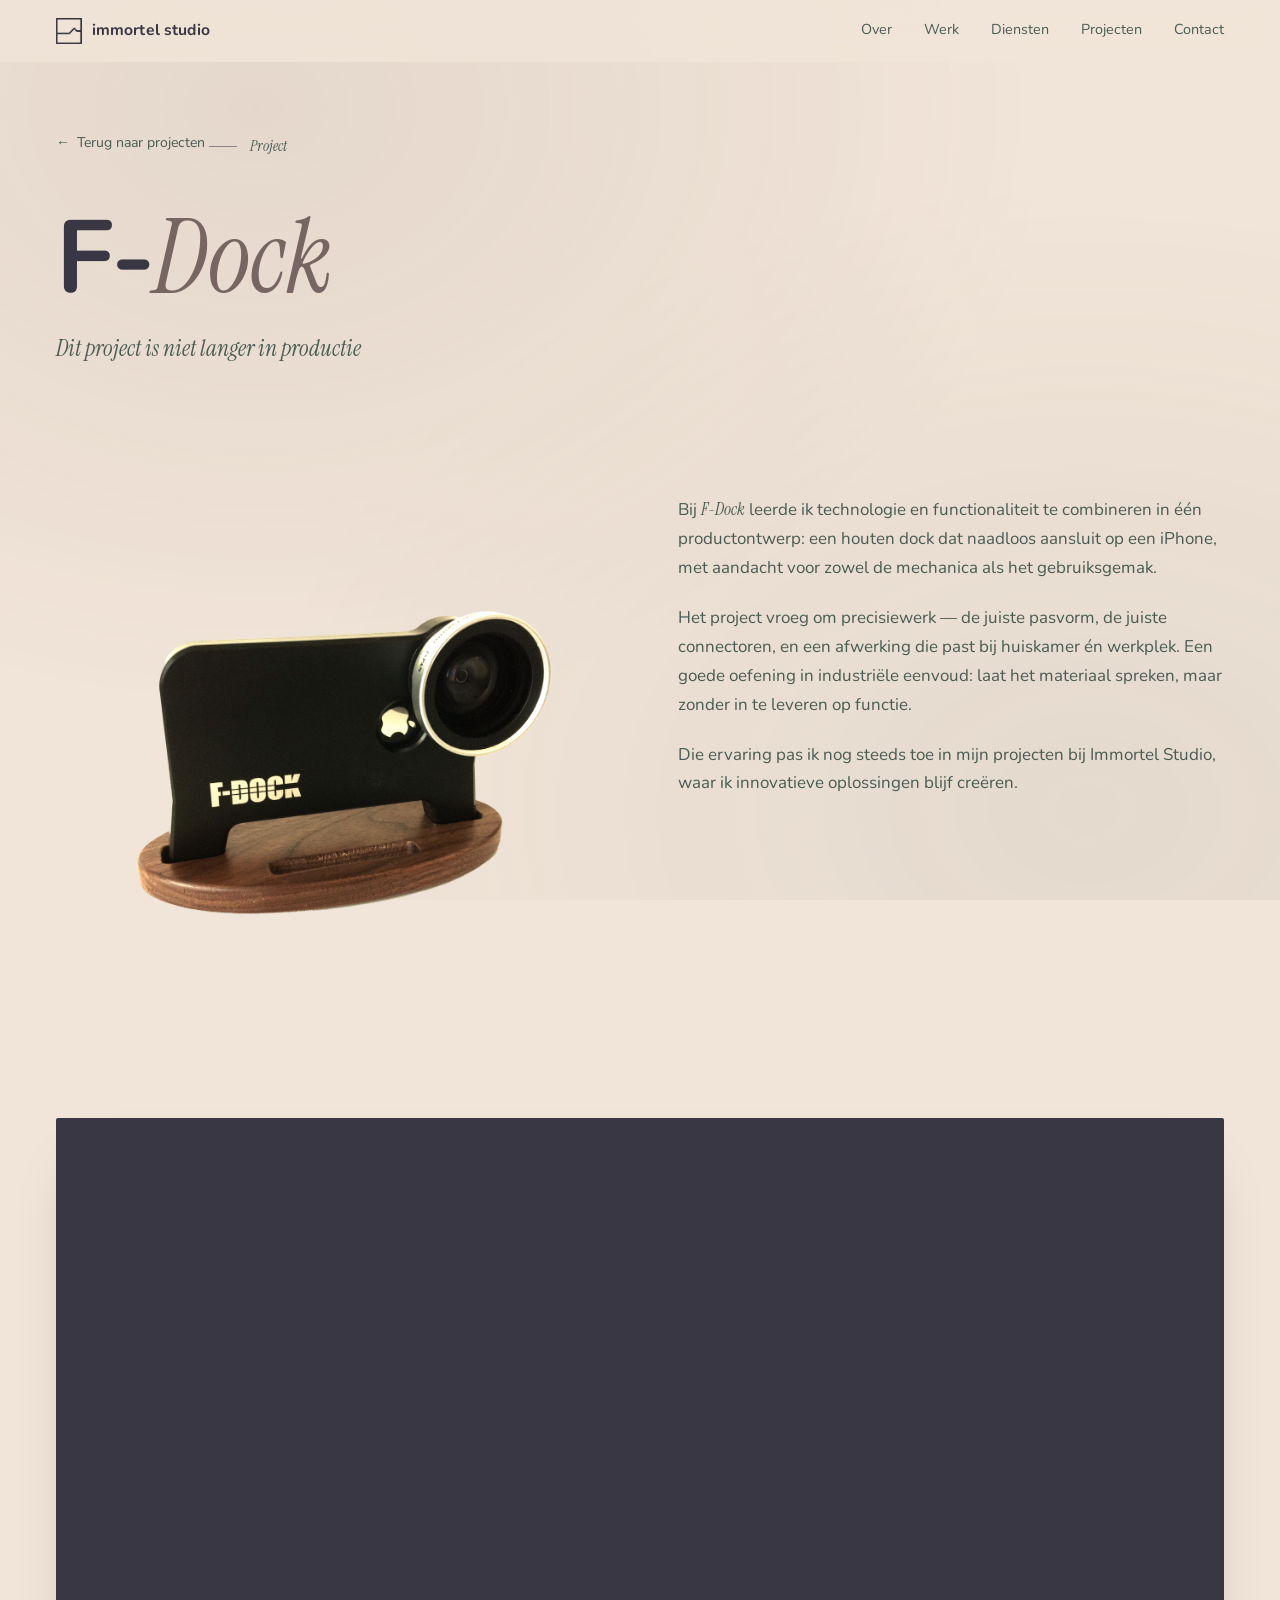
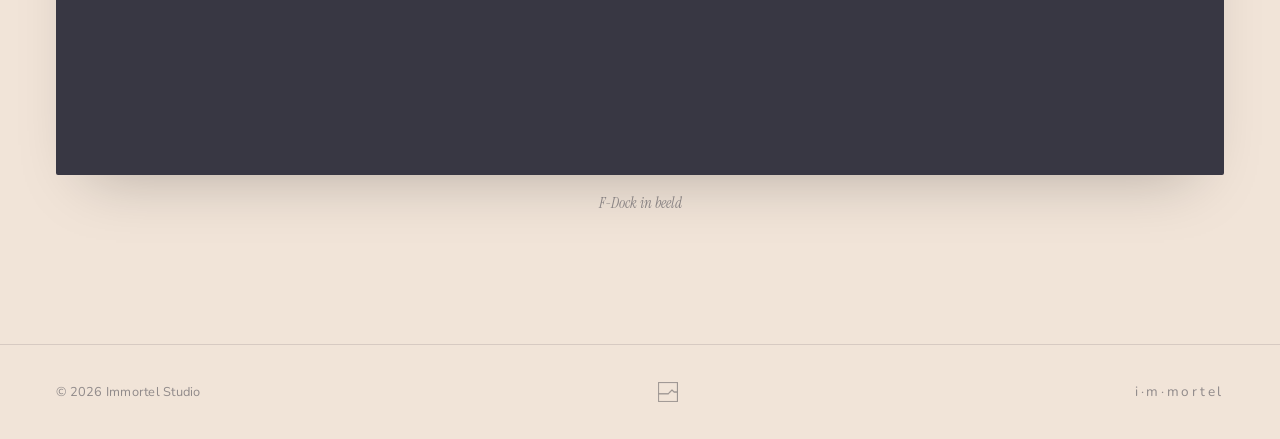
==== f-dock/index.html @ f4037974 "Initial commit: Immortel Studio site Static HTML/CSS/JS site with editorial redesign — hero banner, " ====
<!doctype html>
<html lang="nl">
<head>
  <meta charset="utf-8">
  <meta name="viewport" content="width=device-width,initial-scale=1">
  <title>F-Dock — Immortel Studio</title>
  <meta name="description" content="F-Dock — dock voor iPhone dat technologie en functionaliteit combineert. Niet langer in productie.">
  <meta name="theme-color" content="#f1e4d8">
  <link rel="preconnect" href="https://fonts.googleapis.com">
  <link rel="preconnect" href="https://fonts.gstatic.com" crossorigin>
  <link href="https://fonts.googleapis.com/css2?family=Instrument+Serif:ital@0;1&family=Nunito:wght@400;500;600;700;800&display=swap" rel="stylesheet">
  <link rel="stylesheet" href="/style.css">
</head>
<body class="page page--project">

  <nav class="site-nav">
    <a href="/" class="site-nav__mark" aria-label="Immortel Studio">
      <img class="site-nav__logo" src="/images/logo.png" alt="" width="28" height="28">
      <span class="site-nav__wordmark">immortel studio</span>
    </a>
    <div class="site-nav__links">
      <a href="/#over">Over</a>
      <a href="/#werk">Werk</a>
      <a href="/#diensten">Diensten</a>
      <a href="/#lab">Projecten</a>
      <a href="/#contact">Contact</a>
    </div>
  </nav>

  <header class="project-hero">
    <div class="project-hero__inner">
      <a class="back-link" href="/#lab"><span aria-hidden="true">←</span> Terug naar projecten</a>
      <p class="eyebrow"><em>Project</em></p>
      <h1 class="project-hero__title">F-<em>Dock</em></h1>
      <p class="project-hero__status"><em>Dit project is niet langer in productie</em></p>
    </div>
  </header>

  <section class="project-body">
    <div class="project-body__inner">
      <figure class="project-body__media">
        <img src="/images/lab/fdock.jpg" alt="F-Dock — houten dock voor iPhone">
      </figure>
      <div class="project-body__text">
        <div class="prose">
          <p>Bij <em>F-Dock</em> leerde ik technologie en functionaliteit te combineren in één productontwerp: een houten dock dat naadloos aansluit op een iPhone, met aandacht voor zowel de mechanica als het gebruiksgemak.</p>
          <p>Het project vroeg om precisiewerk — de juiste pasvorm, de juiste connectoren, en een afwerking die past bij huiskamer én werkplek. Een goede oefening in industriële eenvoud: laat het materiaal spreken, maar zonder in te leveren op functie.</p>
          <p>Die ervaring pas ik nog steeds toe in mijn projecten bij Immortel Studio, waar ik innovatieve oplossingen blijf creëren.</p>
        </div>
      </div>
    </div>

    <figure class="project-video">
      <div class="project-video__frame">
        <iframe src="https://www.youtube.com/embed/FZByQiJOwY4"
                title="F-Dock — video"
                allow="accelerometer; autoplay; clipboard-write; encrypted-media; gyroscope; picture-in-picture; web-share"
                referrerpolicy="strict-origin-when-cross-origin"
                allowfullscreen></iframe>
      </div>
      <figcaption>F-Dock in beeld</figcaption>
    </figure>
  </section>

  <footer class="site-foot">
    <div class="site-foot__inner">
      <span>© <span id="year"></span> Immortel Studio</span>
      <img class="site-foot__logo" src="/images/logo.png" alt="" width="20" height="20">
      <span class="site-foot__mark">i·m·mortel</span>
    </div>
  </footer>

  <script src="/app.js"></script>
</body>
</html>
---- style.css ----
/* ============================================================
   Immortel Studio — stylesheet (editorial redesign)
   ============================================================ */

:root {
  /* Brand palette */
  --cream:       #f1e4d8;
  --light-green: #bec9c3;
  --dark-green:  #4A5B51;
  --dark-grey:   #383743;
  --brown:       #766560;

  --bg:       var(--cream);
  --bg-alt:   var(--light-green);
  --ink:      var(--dark-grey);
  --ink-soft: var(--dark-green);
  --ink-mute: color-mix(in srgb, var(--dark-grey) 52%, transparent);
  --accent:   var(--brown);
  --line:     color-mix(in srgb, var(--dark-grey) 14%, transparent);

  --max: 1320px;
  --pad: clamp(1.5rem, 5vw, 3.5rem);
  --ease: cubic-bezier(.2,.7,.1,1);

  /* Arial Rounded MT Bold is the brand display face (macOS system).
     Nunito is the web fallback.
     Instrument Serif provides editorial italic accents. */
  --font-display: "Arial Rounded MT Bold", "Nunito", Arial, -apple-system, sans-serif;
  --font-body:    "Nunito", Arial, -apple-system, BlinkMacSystemFont, sans-serif;
  --font-accent:  "Instrument Serif", "Cormorant Garamond", Georgia, serif;
}

* { box-sizing: border-box; }
html, body { margin: 0; padding: 0; }
html {
  scroll-behavior: smooth;
  overflow-x: clip;
}
body {
  background: var(--bg);
  color: var(--ink);
  font-family: var(--font-body);
  font-size: 17px;
  line-height: 1.65;
  -webkit-font-smoothing: antialiased;
  text-rendering: optimizeLegibility;
}

/* Subtle warm grain on cream — very faint */
body::before {
  content: '';
  position: fixed;
  inset: 0;
  pointer-events: none;
  z-index: 0;
  background-image:
    radial-gradient(at 20% 12%, color-mix(in srgb, var(--brown) 14%, transparent), transparent 55%),
    radial-gradient(at 85% 90%, color-mix(in srgb, var(--dark-green) 10%, transparent), transparent 55%);
  opacity: .7;
}

img { max-width: 100%; display: block; }
a { color: inherit; text-decoration: none; }
button { font: inherit; }

em {
  font-family: var(--font-accent);
  font-style: italic;
  font-weight: 400;
  letter-spacing: 0;
}

/* ============================================================
   Navigation
   ============================================================ */
.site-nav {
  position: fixed; top: 0; left: 0; right: 0; z-index: 100;
  display: flex; align-items: center; justify-content: space-between;
  padding: 1.1rem var(--pad);
  background: color-mix(in srgb, var(--bg) 82%, transparent);
  backdrop-filter: blur(14px);
  -webkit-backdrop-filter: blur(14px);
  border-bottom: 1px solid transparent;
  transition: border-color .3s var(--ease), padding .3s var(--ease);
}
.site-nav.is-scrolled {
  border-bottom-color: var(--line);
  padding-top: .8rem;
  padding-bottom: .8rem;
}
.site-nav__mark {
  display: inline-flex;
  align-items: center;
  gap: .6rem;
  color: var(--ink);
}
.site-nav__logo {
  width: 26px; height: 26px;
  filter: brightness(0) saturate(100%) invert(16%) sepia(8%) saturate(833%) hue-rotate(202deg) brightness(95%) contrast(88%);
}
.site-nav__wordmark {
  font-family: var(--font-display);
  font-weight: 700;
  font-size: .98rem;
  letter-spacing: .01em;
}
@media (max-width: 520px) {
  .site-nav__wordmark { display: none; }
}
.site-nav__links {
  display: flex; gap: 2rem;
  font-size: .9rem;
  color: var(--ink-soft);
}
.site-nav__links a {
  position: relative;
  padding-bottom: 2px;
}
.site-nav__links a::after {
  content: ''; position: absolute; inset: auto 0 0 0; height: 1px;
  background: var(--ink); transform: scaleX(0); transform-origin: left;
  transition: transform .35s var(--ease);
}
.site-nav__links a:hover::after { transform: scaleX(1); }
@media (max-width: 640px) {
  .site-nav__links { display: none; }
}

/* ============================================================
   Hero
   ============================================================ */
.hero {
  min-height: 100vh;
  display: grid;
  place-items: center;
  padding: 7rem var(--pad) 4rem;
  position: relative;
  z-index: 1;
  overflow: hidden;
  isolation: isolate;
}
.hero::before {
  content: '';
  position: absolute;
  inset: 0;
  background-image: url('images/hero-banner.png');
  background-size: cover;
  background-position: center;
  filter: saturate(.85);
  z-index: -2;
}
.hero::after {
  content: '';
  position: absolute;
  inset: 0;
  background:
    linear-gradient(180deg,
      color-mix(in srgb, var(--cream) 70%, transparent) 0%,
      color-mix(in srgb, var(--cream) 82%, transparent) 45%,
      color-mix(in srgb, var(--cream) 95%, transparent) 80%,
      var(--cream) 100%);
  z-index: -1;
}
.hero__inner {
  text-align: center;
  max-width: 1100px;
}
.hero__kicker {
  font-family: var(--font-accent);
  font-style: italic;
  font-size: clamp(1.1rem, 1.6vw, 1.4rem);
  color: var(--ink-soft);
  margin: 0 0 1.5rem;
  letter-spacing: .01em;
  opacity: 0;
  transform: translateY(6px);
  transition: opacity 1s var(--ease), transform 1s var(--ease);
}
.hero[data-revealed="1"] .hero__kicker { opacity: 1; transform: none; }

.hero__tag {
  font-family: var(--font-body);
  font-weight: 400;
  font-size: clamp(1.05rem, 1.9vw, 1.35rem);
  color: var(--ink-soft);
  margin: 2.25rem 0 2.75rem;
  opacity: 0;
  transform: translateY(6px);
  transition: opacity .9s var(--ease) .3s, transform .9s var(--ease) .3s;
}
.hero__tag em {
  color: var(--ink);
  font-size: 1.1em;
}
.hero__cta {
  display: inline-flex; align-items: center; gap: .6rem;
  padding: 1rem 1.9rem;
  border: 1px solid var(--ink);
  border-radius: 999px;
  font-size: .95rem;
  letter-spacing: .02em;
  transition: background .25s var(--ease), color .25s var(--ease), transform .25s var(--ease);
  opacity: 0;
  transform: translateY(6px);
  transition: background .25s var(--ease), color .25s var(--ease), transform .25s var(--ease), opacity .9s var(--ease) .5s;
}
.hero__cta::after {
  content: '→';
  transition: transform .25s var(--ease);
}
.hero__cta:hover { background: var(--ink); color: var(--bg); }
.hero__cta:hover::after { transform: translateX(3px); }

.hero[data-revealed="1"] .hero__tag,
.hero[data-revealed="1"] .hero__cta {
  opacity: 1; transform: none;
}

.hero__scroll {
  position: absolute; bottom: 2rem; left: 50%; transform: translateX(-50%);
  font-size: .72rem; letter-spacing: .3em; text-transform: uppercase;
  color: var(--ink-mute);
  opacity: 0;
  animation: fade-in 1.4s var(--ease) 1.8s forwards;
}
@keyframes fade-in { to { opacity: 1; } }

/* ---------- Namemark (preserved) ---------- */
.namemark {
  margin: 0;
  font-family: var(--font-display);
  font-weight: 700;
  line-height: .95;
  letter-spacing: -.015em;
  user-select: none;
}
.namemark__line {
  display: inline-flex;
  white-space: nowrap;
  justify-content: center;
  flex-wrap: nowrap;
  /* Single size that fits both "IMMORTEL" and "I AM VAN DE MORTEL" without reflow */
  font-size: clamp(2rem, 7vw, 6rem);
}
.letter {
  display: inline-block;
  opacity: 0;
  transform: translateY(.2em);
  transition:
    opacity .55s var(--ease),
    transform .55s var(--ease),
    max-width .75s var(--ease),
    margin .75s var(--ease),
    letter-spacing .75s var(--ease);
  max-width: 2em;
  overflow: hidden;
  white-space: pre;
}
.letter.space {
  max-width: .3em;
  width: .3em;
}
.letter.is-in { opacity: 1; transform: none; }

/* Color hint: keep-letters (IMMORTEL) in solid ink; drop-letters fade to ghosted accent */
.letter.keep { color: var(--ink); }
.letter.drop { color: color-mix(in srgb, var(--accent) 70%, transparent); }

/* Staggered delay per drop/space letter — only applied when EXPANDING
   (default state). Collapse rule below zeroes delays for simultaneous morph. */
.letter.drop,
.letter.space {
  transition-delay: calc(var(--i, 0) * 55ms);
}
.namemark__line[data-state="morph"] .letter,
.namemark__line[data-state="final"] .letter {
  transition-delay: 0s;
}

.namemark__line[data-state="morph"] .letter.drop,
.namemark__line[data-state="final"] .letter.drop {
  opacity: 0;
  max-width: 0;
  margin: 0;
  letter-spacing: -.2em;
}
.namemark__line[data-state="morph"] .letter.space,
.namemark__line[data-state="final"] .letter.space {
  max-width: 0;
  width: 0;
}
.namemark__sub {
  display: block;
  margin-top: .55em;
  font-family: var(--font-accent);
  font-style: italic;
  font-weight: 400;
  font-size: clamp(.95rem, 1.6vw, 1.25rem);
  letter-spacing: .35em;
  text-transform: lowercase;
  color: var(--ink-soft);
  opacity: 0;
  transform: translateY(8px);
  transition: opacity 1s var(--ease), transform 1s var(--ease);
}
.namemark__sub.is-in { opacity: 1; transform: none; }

/* ============================================================
   Sections & type
   ============================================================ */
.section {
  padding: clamp(6rem, 12vw, 11rem) var(--pad);
  border-top: 1px solid var(--line);
  position: relative;
  z-index: 1;
}
.section__inner {
  max-width: var(--max);
  margin: 0 auto;
}
.section__head {
  max-width: 62ch;
  margin: 0 0 clamp(3rem, 6vw, 5rem);
}
.eyebrow {
  font-family: var(--font-body);
  font-size: .72rem;
  letter-spacing: .32em;
  text-transform: uppercase;
  color: var(--ink-mute);
  margin: 0 0 1.4rem;
  display: inline-flex;
  align-items: center;
  gap: .8rem;
}
.eyebrow em {
  font-size: 1.3em;
  letter-spacing: 0;
  text-transform: none;
  color: var(--ink-soft);
}
.eyebrow::before {
  content: '';
  display: inline-block;
  width: 28px;
  height: 1px;
  background: var(--ink-mute);
}
.h2 {
  font-family: var(--font-display);
  font-weight: 700;
  font-size: clamp(2.25rem, 6vw, 4.5rem);
  letter-spacing: -.02em;
  margin: 0;
  line-height: 1.02;
  color: var(--ink);
}
.h2 em {
  font-weight: 400;
  letter-spacing: -.005em;
  color: var(--accent);
}
.prose {
  max-width: 58ch;
  font-size: 1.06rem;
  line-height: 1.7;
  color: var(--ink-soft);
}
.prose p { margin: 0; }
.prose p + p { margin-top: 1.25em; }
.prose a {
  color: var(--ink);
  border-bottom: 1px solid var(--accent);
  transition: color .2s;
}
.prose a:hover { color: var(--accent); }

/* ============================================================
   About — asymmetric editorial 2-col
   ============================================================ */
.about {
  display: grid;
  grid-template-columns: 1fr;
  gap: clamp(2.5rem, 5vw, 4rem);
  align-items: center;
}
@media (min-width: 820px) {
  .about {
    grid-template-columns: minmax(0, 5fr) minmax(0, 7fr);
    gap: clamp(3rem, 6vw, 6rem);
  }
}
.about__media {
  overflow: hidden;
  aspect-ratio: 1 / 1;
  background: transparent;
  max-width: 520px;
  justify-self: start;
  width: 100%;
}
.about__media img {
  width: 100%; height: 100%;
  object-fit: contain;
  transition: transform 1.2s var(--ease);
  mix-blend-mode: multiply;
}
.about__media:hover img { transform: scale(1.02); }
.about__body { min-width: 0; }
.about__body .h2 {
  margin: 0 0 1.75rem;
}
.about__cta {
  display: inline-flex;
  align-items: center;
  gap: .5rem;
  margin-top: .5rem;
  padding-bottom: 3px;
  border-bottom: 1px solid var(--ink);
  font-weight: 500;
  color: var(--ink);
  transition: color .25s, border-color .25s, gap .25s var(--ease);
}
.about__cta:hover {
  color: var(--accent);
  border-color: var(--accent);
  gap: .75rem;
}
.prose .about__cta { border-bottom: 1px solid var(--ink); }

/* ============================================================
   Work — editorial grid (first card spans 2 cols)
   ============================================================ */
.project-grid {
  display: grid;
  grid-template-columns: 1fr;
  gap: clamp(2rem, 4vw, 3.5rem);
}
@media (min-width: 720px) {
  .project-grid {
    grid-template-columns: repeat(2, minmax(0, 1fr));
    gap: clamp(2.5rem, 4vw, 4rem) clamp(2rem, 3vw, 3rem);
  }
  .project-grid .project-card:first-child {
    grid-column: 1 / -1;
  }
  .project-grid .project-card:first-child .project-card__cover {
    aspect-ratio: 16 / 9;
  }
}
.project-card {
  background: transparent;
  cursor: pointer;
  border: none;
  padding: 0;
  text-align: left;
  font: inherit;
  color: inherit;
  display: flex; flex-direction: column; gap: 1rem;
  width: 100%;
}
.project-card__cover {
  aspect-ratio: 4 / 5;
  overflow: hidden;
  background: var(--bg-alt);
  position: relative;
}
.project-card__cover img {
  width: 100%; height: 100%; object-fit: cover;
  transition: transform 1s var(--ease), filter .4s var(--ease);
}
.project-card:hover .project-card__cover img {
  transform: scale(1.04);
  filter: brightness(.98);
}
.project-card__meta {
  display: flex; justify-content: space-between; align-items: baseline;
  gap: 1rem;
  padding: 0 .1rem;
}
.project-card__title {
  font-family: var(--font-display);
  font-weight: 700;
  font-size: clamp(1.2rem, 2vw, 1.5rem);
  letter-spacing: -.005em;
  margin: 0;
}
.project-card__count {
  font-family: var(--font-accent);
  font-style: italic;
  font-size: 1rem;
  color: var(--ink-mute);
}

/* ============================================================
   Services — numbered list, left-aligned
   ============================================================ */
.services {
  list-style: none;
  margin: 0;
  padding: 0;
  max-width: 900px;
  border-top: 1px solid var(--line);
}
.service {
  display: grid;
  grid-template-columns: auto 1fr;
  gap: clamp(1.5rem, 4vw, 3rem);
  align-items: baseline;
  padding: clamp(2rem, 4vw, 3rem) 0;
  border-bottom: 1px solid var(--line);
  transition: padding .3s var(--ease);
}
.service:hover {
  padding-left: .75rem;
}
.service__num {
  font-family: var(--font-accent);
  font-style: italic;
  font-size: clamp(1.5rem, 3vw, 2.25rem);
  color: var(--accent);
  line-height: 1;
  min-width: 2.5ch;
}
.service__body h3 {
  font-family: var(--font-display);
  font-weight: 700;
  font-size: clamp(1.35rem, 2.5vw, 1.9rem);
  letter-spacing: -.01em;
  margin: 0 0 .55rem;
  color: var(--ink);
}
.service__body p {
  margin: 0;
  font-size: 1.02rem;
  line-height: 1.6;
  color: var(--ink-soft);
  max-width: 52ch;
}

/* ============================================================
   Lab — dark section with refined cards
   ============================================================ */
.section--lab {
  background: var(--dark-green);
  color: var(--cream);
  border-top: 1px solid color-mix(in srgb, var(--cream) 12%, transparent);
}
.section--lab .eyebrow {
  color: color-mix(in srgb, var(--cream) 55%, transparent);
}
.section--lab .eyebrow em {
  color: color-mix(in srgb, var(--cream) 85%, transparent);
}
.section--lab .eyebrow::before {
  background: color-mix(in srgb, var(--cream) 35%, transparent);
}
.section--lab .h2 { color: var(--cream); }
.section--lab .h2 em { color: color-mix(in srgb, var(--cream) 70%, var(--brown)); }
.lab__intro {
  max-width: 58ch;
  margin: 1.25rem 0 0;
  color: color-mix(in srgb, var(--cream) 78%, transparent);
  font-size: 1.05rem;
  line-height: 1.65;
}
.lab__grid {
  display: grid;
  grid-template-columns: repeat(auto-fit, minmax(280px, 1fr));
  gap: clamp(1.5rem, 2.5vw, 2rem);
}
.lab__card {
  display: flex;
  flex-direction: column;
  background: color-mix(in srgb, var(--cream) 96%, var(--dark-green));
  color: var(--dark-grey);
  overflow: hidden;
  transition: transform .4s var(--ease), box-shadow .4s var(--ease);
  text-decoration: none;
}
a.lab__card { cursor: pointer; }
.lab__card:hover {
  transform: translateY(-4px);
  box-shadow: 0 20px 40px -20px rgba(0,0,0,.25);
}
.lab__card--inactive { opacity: .72; }
.lab__card--inactive:hover { transform: none; box-shadow: none; }
.lab__card--wip .lab__card__media {
  position: relative;
}
.lab__card--wip .lab__card__media::after {
  content: 'in ontwikkeling';
  position: absolute;
  top: .75rem; right: .75rem;
  padding: .3rem .65rem;
  background: color-mix(in srgb, var(--cream) 90%, transparent);
  color: var(--dark-grey);
  font-family: var(--font-accent);
  font-style: italic;
  font-size: .78rem;
  letter-spacing: .02em;
  backdrop-filter: blur(4px);
}
.lab__card__media {
  aspect-ratio: 4 / 3;
  overflow: hidden;
  background: var(--light-green);
}
.lab__card__media img {
  width: 100%; height: 100%; object-fit: cover;
  transition: transform .8s var(--ease);
}
.lab__card:hover .lab__card__media img { transform: scale(1.05); }
.lab__card__media--empty {
  display: flex; align-items: center; justify-content: center;
  background: linear-gradient(135deg, var(--light-green), color-mix(in srgb, var(--dark-green) 35%, var(--light-green)));
  color: color-mix(in srgb, var(--dark-green) 85%, transparent);
  font-family: var(--font-display);
  font-weight: 700;
  font-size: 1.5rem;
  letter-spacing: .02em;
}
.lab__card__body {
  padding: 1.6rem 1.5rem 1.9rem;
  display: flex; flex-direction: column; gap: .55rem;
  flex: 1;
}
.lab__card__meta {
  font-family: var(--font-accent);
  font-style: italic;
  font-size: .9rem;
  color: color-mix(in srgb, var(--dark-green) 85%, transparent);
  margin-top: auto;
  padding-top: .4rem;
}
.lab__card__meta strong {
  font-family: var(--font-body);
  font-style: normal;
  font-weight: 600;
  color: var(--dark-grey);
}
.lab__card__link {
  display: inline-flex;
  align-items: center;
  gap: .4rem;
  margin-top: auto;
  padding-top: .6rem;
  font-size: .88rem;
  font-weight: 600;
  letter-spacing: .02em;
  color: var(--dark-grey);
  border-bottom: 1px solid transparent;
  align-self: flex-start;
  transition: color .25s, gap .25s var(--ease);
}
.lab__card__link span { transition: transform .25s var(--ease); }
.lab__card:hover .lab__card__link {
  color: var(--accent);
  gap: .7rem;
}
.lab__card:hover .lab__card__link span {
  transform: translate(2px, -2px);
}
.lab__card h3 {
  font-family: var(--font-display);
  font-weight: 700;
  font-size: 1.25rem;
  letter-spacing: -.005em;
  margin: 0;
  color: var(--dark-grey);
}
.lab__card p {
  margin: 0;
  font-size: .95rem;
  line-height: 1.55;
  color: var(--dark-green);
}

/* ============================================================
   Contact — big, editorial
   ============================================================ */
.section--contact {
  padding-top: clamp(7rem, 14vw, 12rem);
  padding-bottom: clamp(7rem, 14vw, 12rem);
  text-align: center;
}
.section--contact .eyebrow {
  justify-content: center;
}
.section--contact .section__inner { max-width: 900px; }
.h2--contact {
  font-size: clamp(2.5rem, 8vw, 6rem);
  margin-bottom: 1.5rem;
}
.contact__intro {
  color: var(--ink-soft);
  margin: 0 auto 3rem;
  max-width: 44ch;
  font-size: 1.1rem;
  line-height: 1.6;
}
.contact__link {
  display: inline-block;
  font-family: var(--font-accent);
  font-style: italic;
  font-weight: 400;
  font-size: clamp(1.75rem, 5vw, 3.25rem);
  color: var(--ink);
  border-bottom: 1px solid var(--ink);
  padding: 0 .1rem .2rem;
  letter-spacing: .005em;
  transition: color .25s, border-color .25s, transform .25s var(--ease);
}
.contact__link:hover {
  color: var(--accent);
  border-color: var(--accent);
  transform: translateY(-2px);
}

/* ============================================================
   Footer
   ============================================================ */
.site-foot {
  border-top: 1px solid var(--line);
  padding: 2.25rem var(--pad);
  color: var(--ink-mute);
  font-size: .8rem;
  letter-spacing: .02em;
  position: relative;
  z-index: 1;
}
.site-foot__inner {
  max-width: var(--max); margin: 0 auto;
  display: flex; justify-content: space-between; align-items: center; gap: 1rem;
}
.site-foot__mark {
  letter-spacing: .2em;
  font-family: var(--font-display);
  font-size: .85rem;
}
.site-foot__logo {
  width: 20px; height: 20px;
  opacity: .45;
  filter: brightness(0) saturate(100%) invert(16%) sepia(8%) saturate(833%) hue-rotate(202deg) brightness(95%) contrast(88%);
}

/* ============================================================
   Lightbox
   ============================================================ */
.lightbox {
  position: fixed; inset: 0; z-index: 200;
  background: rgba(16, 14, 10, .96);
  display: none;
  align-items: center; justify-content: center;
}
.lightbox[data-open="1"] { display: flex; }
.lightbox__stage {
  max-width: 92vw;
  max-height: 90vh;
  display: flex; align-items: center; justify-content: center;
}
.lightbox__stage img {
  max-width: 92vw;
  max-height: 90vh;
  object-fit: contain;
}
.lightbox__close,
.lightbox__prev,
.lightbox__next {
  position: absolute;
  background: transparent; color: #fff;
  border: none; cursor: pointer;
  width: 48px; height: 48px;
  font-size: 2rem; line-height: 1;
  opacity: .65; transition: opacity .2s;
}
.lightbox__close:hover,
.lightbox__prev:hover,
.lightbox__next:hover { opacity: 1; }
.lightbox__close { top: 1rem; right: 1rem; }
.lightbox__prev { left: 1rem; top: 50%; transform: translateY(-50%); }
.lightbox__next { right: 1rem; top: 50%; transform: translateY(-50%); }
.lightbox__count {
  position: absolute; bottom: 1.5rem; left: 50%; transform: translateX(-50%);
  color: #fff;
  font-family: var(--font-accent);
  font-style: italic;
  font-size: .95rem;
  letter-spacing: .05em;
  opacity: .7;
}

/* ============================================================
   Project subpage
   ============================================================ */
.page--project {
  background: var(--bg);
}
.project-hero {
  padding: 8rem var(--pad) clamp(3rem, 6vw, 5rem);
  max-width: var(--max);
  margin: 0 auto;
  position: relative;
  z-index: 1;
}
.project-hero__inner {
  max-width: 900px;
}
.back-link {
  display: inline-flex;
  align-items: center;
  gap: .45rem;
  font-size: .88rem;
  color: var(--ink-soft);
  margin-bottom: 2.5rem;
  padding-bottom: 2px;
  border-bottom: 1px solid transparent;
  transition: color .25s, gap .25s var(--ease), border-color .25s;
}
.back-link span { transition: transform .25s var(--ease); }
.back-link:hover {
  color: var(--ink);
  gap: .65rem;
  border-color: var(--line);
}
.back-link:hover span { transform: translateX(-3px); }

.project-hero__title {
  font-family: var(--font-display);
  font-weight: 700;
  font-size: clamp(2.5rem, 8vw, 6.5rem);
  letter-spacing: -.02em;
  line-height: 1;
  margin: .6rem 0 1.25rem;
  color: var(--ink);
}
.project-hero__title em {
  color: var(--accent);
  font-weight: 400;
}
.project-hero__status {
  font-family: var(--font-accent);
  font-style: italic;
  font-size: clamp(1.05rem, 2vw, 1.45rem);
  color: var(--ink-soft);
  margin: 0;
}

.project-body {
  padding: clamp(2rem, 4vw, 4rem) var(--pad) clamp(6rem, 10vw, 10rem);
  max-width: var(--max);
  margin: 0 auto;
  position: relative;
  z-index: 1;
}
.project-body__inner {
  display: grid;
  grid-template-columns: 1fr;
  gap: clamp(2.5rem, 5vw, 4.5rem);
  align-items: start;
}
@media (min-width: 820px) {
  .project-body__inner {
    grid-template-columns: minmax(0, 6fr) minmax(0, 6fr);
    gap: clamp(3rem, 6vw, 6rem);
  }
}
.project-body__media {
  margin: 0;
  overflow: hidden;
  aspect-ratio: 1 / 1;
  background: transparent;
  max-width: 560px;
  width: 100%;
}
.project-body__media img {
  width: 100%; height: 100%;
  object-fit: contain;
  mix-blend-mode: multiply;
}
.project-body__text {
  display: flex;
  flex-direction: column;
  gap: 1.5rem;
}
.project-ext {
  display: inline-flex;
  align-items: center;
  gap: .5rem;
  align-self: flex-start;
  font-weight: 600;
  font-size: .95rem;
  color: var(--ink);
  padding: .9rem 1.5rem;
  border: 1px solid var(--ink);
  border-radius: 999px;
  transition: background .25s, color .25s, gap .25s var(--ease);
}
.project-ext:hover {
  background: var(--ink);
  color: var(--bg);
  gap: .7rem;
}

.project-video {
  grid-column: 1 / -1;
  margin: clamp(3rem, 6vw, 5rem) 0 0;
  display: flex;
  flex-direction: column;
  gap: 1rem;
}
.project-video__frame {
  position: relative;
  width: 100%;
  aspect-ratio: 16 / 9;
  background: var(--dark-grey);
  overflow: hidden;
  border-radius: 2px;
  box-shadow: 0 30px 60px -30px rgba(0,0,0,.25);
}
.project-video__frame iframe {
  position: absolute;
  inset: 0;
  width: 100%;
  height: 100%;
  border: 0;
}
.project-video figcaption {
  font-family: var(--font-accent);
  font-style: italic;
  color: var(--ink-mute);
  font-size: .95rem;
  text-align: center;
}

/* ============================================================
   Reveal on scroll
   ============================================================ */
.reveal {
  opacity: 0; transform: translateY(22px);
  transition: opacity 1s var(--ease), transform 1s var(--ease);
}
.reveal.is-in { opacity: 1; transform: none; }

@media (prefers-reduced-motion: reduce) {
  * { animation-duration: .001ms !important; transition-duration: .001ms !important; }
  body::before { display: none; }
}
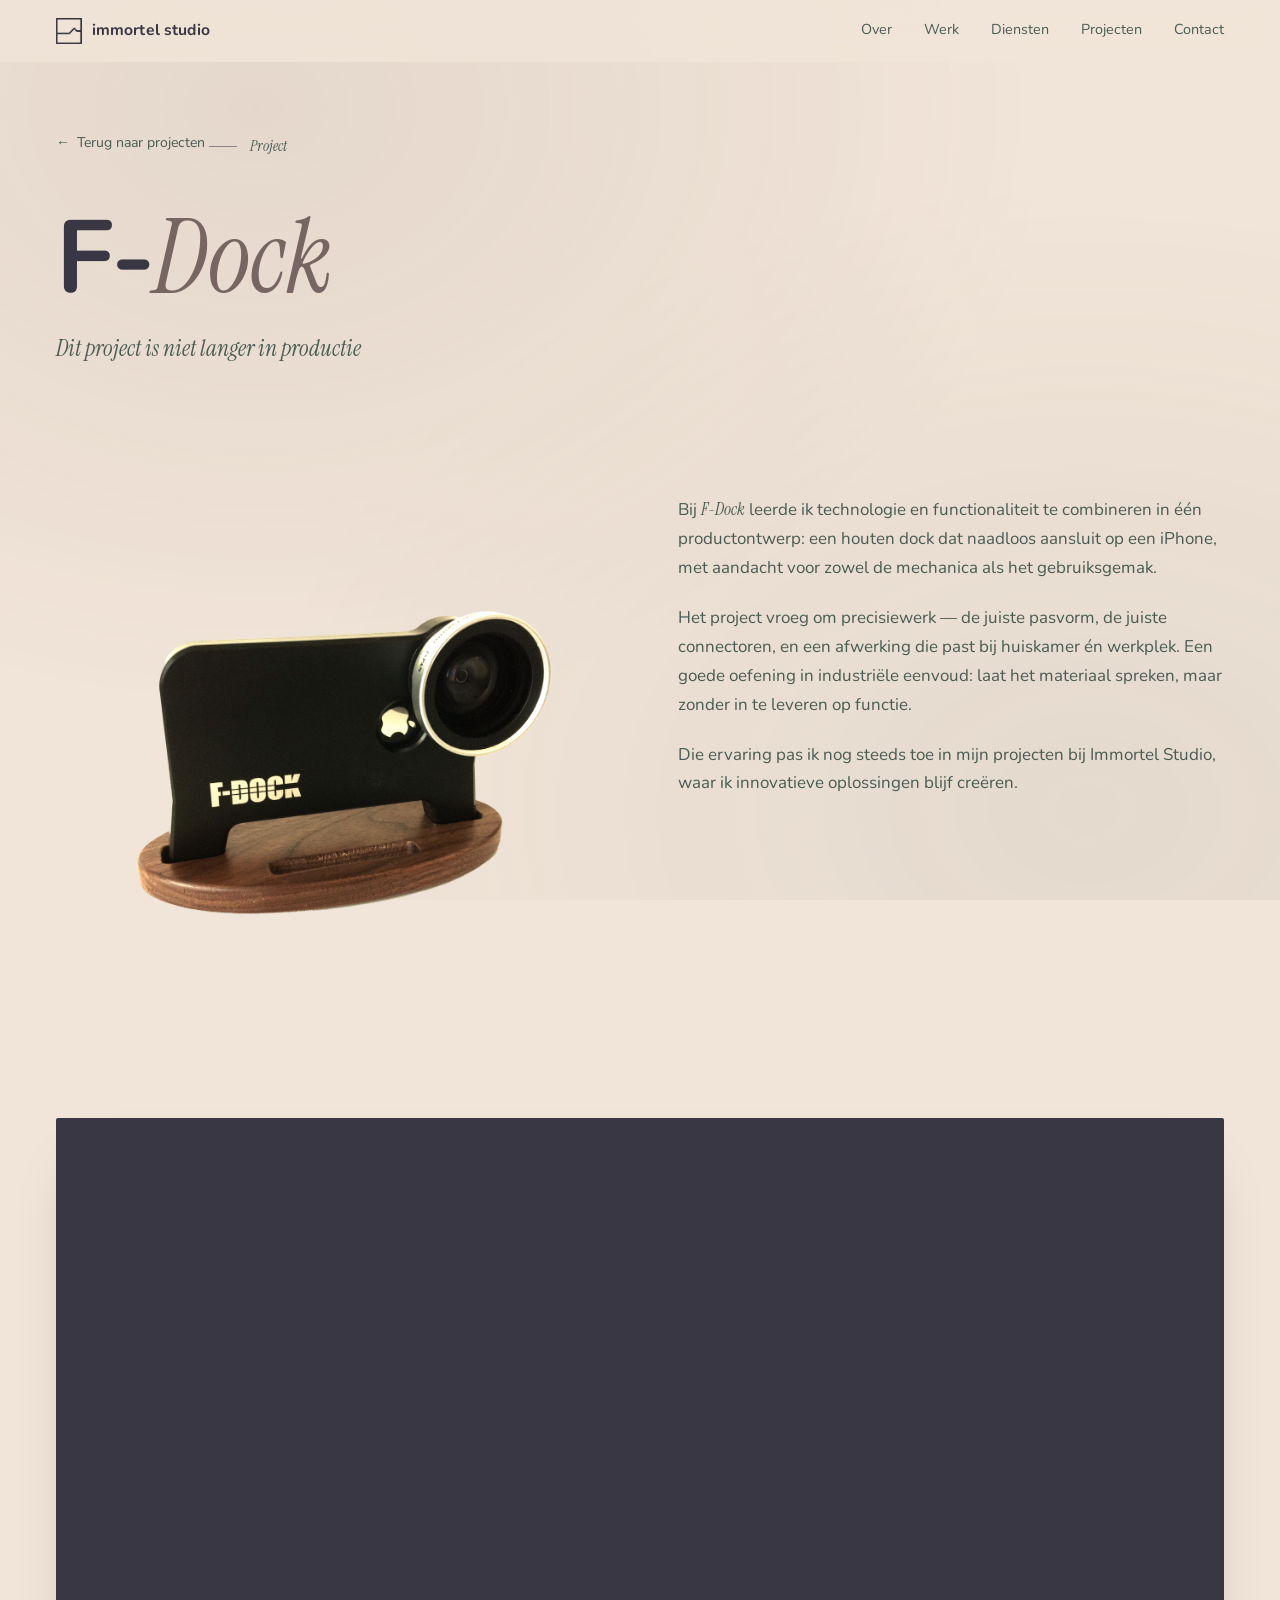
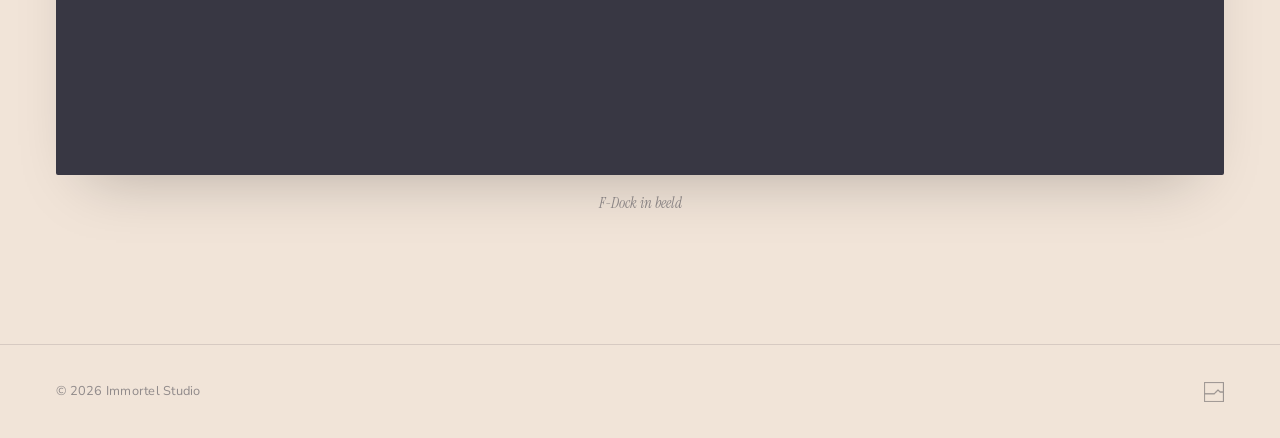
==== commit 5be443ae: "Footer: i·m·mortel mark verwijderd + mobile hamburger menu Co-Authored-By: Claude Opus 4.7 (1M conte" ====
--- a/f-dock/index.html
+++ b/f-dock/index.html
@@ -18,7 +18,12 @@
       <img class="site-nav__logo" src="/images/logo.png" alt="" width="28" height="28">
       <span class="site-nav__wordmark">immortel studio</span>
     </a>
-    <div class="site-nav__links">
+    <button class="site-nav__toggle" aria-label="Menu" aria-expanded="false" aria-controls="siteMenu">
+      <span class="site-nav__toggle-bar"></span>
+      <span class="site-nav__toggle-bar"></span>
+      <span class="site-nav__toggle-bar"></span>
+    </button>
+    <div class="site-nav__links" id="siteMenu">
       <a href="/#over">Over</a>
       <a href="/#werk">Werk</a>
       <a href="/#diensten">Diensten</a>
@@ -66,7 +71,6 @@
     <div class="site-foot__inner">
       <span>© <span id="year"></span> Immortel Studio</span>
       <img class="site-foot__logo" src="/images/logo.png" alt="" width="20" height="20">
-      <span class="site-foot__mark">i·m·mortel</span>
     </div>
   </footer>
 
--- a/style.css
+++ b/style.css
@@ -122,9 +122,90 @@
   transition: transform .35s var(--ease);
 }
 .site-nav__links a:hover::after { transform: scaleX(1); }
+
+/* Hamburger toggle — hidden on desktop, visible on mobile */
+.site-nav__toggle {
+  display: none;
+  position: relative;
+  width: 44px;
+  height: 44px;
+  background: transparent;
+  border: none;
+  cursor: pointer;
+  padding: 0;
+  z-index: 110;
+  color: var(--ink);
+}
+.site-nav__toggle-bar {
+  position: absolute;
+  left: 10px;
+  width: 24px;
+  height: 1.5px;
+  background: currentColor;
+  transition: transform .35s var(--ease), opacity .25s var(--ease), top .35s var(--ease);
+  border-radius: 2px;
+}
+.site-nav__toggle-bar:nth-child(1) { top: 15px; }
+.site-nav__toggle-bar:nth-child(2) { top: 21.5px; }
+.site-nav__toggle-bar:nth-child(3) { top: 28px; }
+.site-nav__toggle[aria-expanded="true"] .site-nav__toggle-bar:nth-child(1) {
+  top: 21.5px;
+  transform: rotate(45deg);
+}
+.site-nav__toggle[aria-expanded="true"] .site-nav__toggle-bar:nth-child(2) {
+  opacity: 0;
+}
+.site-nav__toggle[aria-expanded="true"] .site-nav__toggle-bar:nth-child(3) {
+  top: 21.5px;
+  transform: rotate(-45deg);
+}
+
 @media (max-width: 640px) {
-  .site-nav__links { display: none; }
-}
+  .site-nav__toggle { display: block; }
+
+  /* Overlay menu */
+  .site-nav__links {
+    position: fixed;
+    inset: 0;
+    flex-direction: column;
+    justify-content: center;
+    align-items: center;
+    gap: 2rem;
+    padding: 2rem var(--pad);
+    background: color-mix(in srgb, var(--bg) 96%, transparent);
+    backdrop-filter: blur(18px);
+    -webkit-backdrop-filter: blur(18px);
+    font-family: var(--font-display);
+    font-size: clamp(1.6rem, 6vw, 2.2rem);
+    color: var(--ink);
+    opacity: 0;
+    visibility: hidden;
+    transform: translateY(-8px);
+    transition: opacity .4s var(--ease), transform .4s var(--ease), visibility .4s var(--ease);
+    z-index: 105;
+  }
+  .site-nav[data-menu="open"] .site-nav__links {
+    opacity: 1;
+    visibility: visible;
+    transform: none;
+  }
+  .site-nav__links a {
+    opacity: 0;
+    transform: translateY(10px);
+    transition: opacity .5s var(--ease), transform .5s var(--ease);
+  }
+  .site-nav[data-menu="open"] .site-nav__links a {
+    opacity: 1;
+    transform: none;
+  }
+  .site-nav[data-menu="open"] .site-nav__links a:nth-child(1) { transition-delay: .08s; }
+  .site-nav[data-menu="open"] .site-nav__links a:nth-child(2) { transition-delay: .13s; }
+  .site-nav[data-menu="open"] .site-nav__links a:nth-child(3) { transition-delay: .18s; }
+  .site-nav[data-menu="open"] .site-nav__links a:nth-child(4) { transition-delay: .23s; }
+  .site-nav[data-menu="open"] .site-nav__links a:nth-child(5) { transition-delay: .28s; }
+  .site-nav__links a::after { display: none; }
+}
+body.menu-open { overflow: hidden; }
 
 /* ============================================================
    Hero
@@ -165,6 +246,19 @@
   text-align: center;
   max-width: 1100px;
 }
+.hero__logo {
+  width: clamp(64px, 8vw, 104px);
+  height: auto;
+  margin: 0 auto clamp(1.5rem, 3vw, 2.5rem);
+  filter: brightness(0) saturate(100%) invert(16%) sepia(8%) saturate(833%) hue-rotate(202deg) brightness(95%) contrast(88%);
+  opacity: 0;
+  transform: translateY(-8px);
+  transition: opacity 1s var(--ease), transform 1s var(--ease);
+}
+.hero[data-revealed="1"] .hero__logo {
+  opacity: 1;
+  transform: none;
+}
 .hero__kicker {
   font-family: var(--font-accent);
   font-style: italic;
@@ -238,8 +332,9 @@
   display: inline-flex;
   white-space: nowrap;
   justify-content: center;
+  align-items: baseline;
   flex-wrap: nowrap;
-  /* Single size that fits both "IMMORTEL" and "I AM VAN DE MORTEL" without reflow */
+  /* Single size that fits both "IMMORTEL" and "I AM VANDEMORTEL" without reflow */
   font-size: clamp(2rem, 7vw, 6rem);
 }
 .letter {
@@ -264,7 +359,16 @@
 
 /* Color hint: keep-letters (IMMORTEL) in solid ink; drop-letters fade to ghosted accent */
 .letter.keep { color: var(--ink); }
-.letter.drop { color: color-mix(in srgb, var(--accent) 70%, transparent); }
+.letter.drop {
+  color: color-mix(in srgb, var(--accent) 70%, transparent);
+  /* Drop-letters (A, VAN DE) kleiner getoond in expanded state */
+  font-size: .55em;
+  vertical-align: baseline;
+}
+.letter.drop.space,
+.letter.space {
+  font-size: .55em;
+}
 
 /* Staggered delay per drop/space letter — only applied when EXPANDING
    (default state). Collapse rule below zeroes delays for simultaneous morph. */
@@ -473,9 +577,16 @@
   filter: brightness(.98);
 }
 .project-card__meta {
-  display: flex; justify-content: space-between; align-items: baseline;
+  display: flex;
+  flex-direction: column;
+  gap: .35rem;
+  padding: 0 .1rem;
+}
+.project-card__head {
+  display: flex;
+  justify-content: space-between;
+  align-items: baseline;
   gap: 1rem;
-  padding: 0 .1rem;
 }
 .project-card__title {
   font-family: var(--font-display);
@@ -489,6 +600,14 @@
   font-style: italic;
   font-size: 1rem;
   color: var(--ink-mute);
+  flex-shrink: 0;
+}
+.project-card__summary {
+  margin: 0;
+  font-size: .95rem;
+  line-height: 1.4;
+  color: var(--ink-mute);
+  text-align: left;
 }
 
 /* ============================================================
@@ -610,6 +729,15 @@
   transition: transform .8s var(--ease);
 }
 .lab__card:hover .lab__card__media img { transform: scale(1.05); }
+
+/* Strwky packshot is taller than 4:3 — contain it zodat de blister heel blijft.
+   Achtergrond blijft de standaard light-green van .lab__card__media. */
+[data-project="strwky"] .lab__card__media {
+  padding: .5rem;
+}
+[data-project="strwky"] .lab__card__media img {
+  object-fit: contain;
+}
 .lab__card__media--empty {
   display: flex; align-items: center; justify-content: center;
   background: linear-gradient(135deg, var(--light-green), color-mix(in srgb, var(--dark-green) 35%, var(--light-green)));
